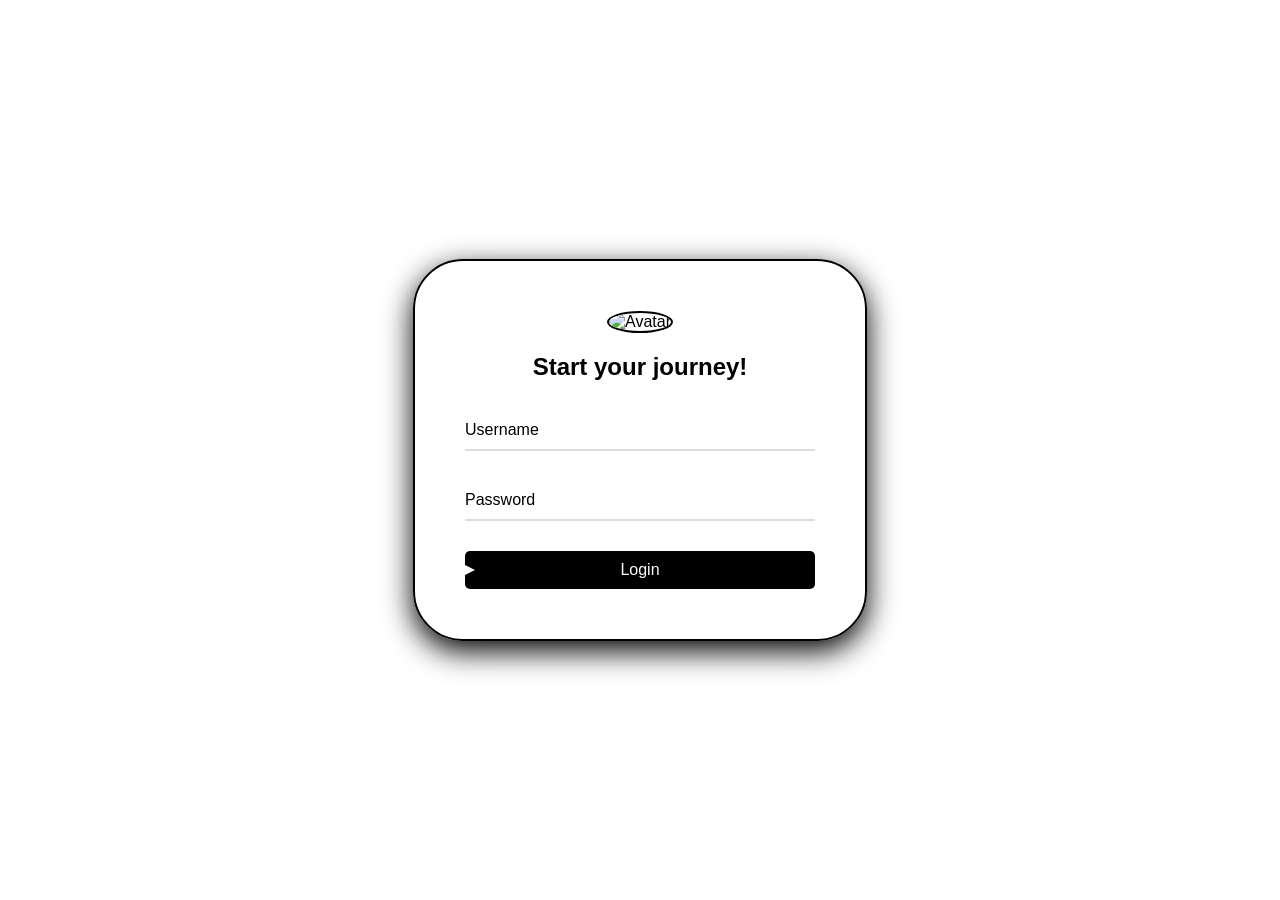
==== index.html @ c7e58017 "Fix Vercel compatibility: restructure files to root" ====
<!DOCTYPE html>
<html lang="en">
<head>
    <meta charset="UTF-8">
    <meta name="viewport" content="width=device-width, initial-scale=1.0">
    <title>Animated Login Page</title>
    <link rel="stylesheet" href="styles.css">
</head>
<body>
    <div class="login-container">
        <div class="login-box">
            <div class="avatar">
                <img src="https://st2.depositphotos.com/3837271/5507/i/450/depositphotos_55072853-stock-photo-time-to-travel-wooden-sign.jpg" alt="Avatar">
            </div>
            <form id="loginForm" class="login-form">
                <h2>Start your journey!</h2>
                <div class="input-group">
                    <input type="text" id="username" required>
                    <label for="username">Username</label>
                    <div class="arrow"></div>
                </div>
                <div class="input-group">
                    <input type="password" id="password" required>
                    <label for="password">Password</label>
                    <div class="arrow"></div>
                </div>
                <button type="submit">
                    <span>Login</span>
                    <div class="slide-arrow"></div>
                </button>
            </form>
        </div>
    </div>
    <script src="script.js"></script>
</body>
</html>
---- styles.css ----
body {
    margin: 0;
    padding: 0;
    display: flex;
    justify-content: center;
    align-items: center;
    height: 100vh;
   background-image: url("https://burst.shopifycdn.com/photos/clouds-from-aircraft-window.jpg?width=1000&format=pjpg&exif=0&iptc=0");
   background-size: cover;
    font-family: 'Segoe UI', Tahoma, Geneva, Verdana, sans-serif;
}

.login-container {
    display: flex;
    justify-content: center;
    align-items: center;
    width: 100%;
    height: 100%;
    position: relative;
    background: transparent;
}

.login-box {
    background: #ffffff;
    padding: 50px;
    border-radius: 50px;
    border: 2px solid black;
    box-shadow: 0 10px 30px rgba(0, 0, 0, 30);
    text-align: center;
    position: relative;
    width: 350px;
    animation: fadeIn 1s ease-out;
    background: transparent;
}

@keyframes fadeIn {
    from { opacity: 0; transform: scale(0.8); }
    to { opacity: 1; transform: scale(1); }
}

.avatar {
    position: relative;
    margin-bottom: 20px;
}

.avatar img {
    width: 100px;
    height: 100px;
    border-radius: 50%;
    border: 2px solid ;
}

.login-form h2 {
    margin-bottom: 30px;
    color: black;
    font-size: 24px;
}

.input-group {
    position: relative;
    margin-bottom: 30px;
}

.input-group input {
    width: 100%;
    padding: 10px 0;
    font-size: 16px;
    border: none;
    border-bottom: 2px solid #ddd;
    outline: none;
    transition: all 0.3s ease;
    background: transparent;
    color: #333;
}

.input-group label {
    position: absolute;
    top: 10px;
    left: 0;
    pointer-events: none;
    font-size: 16px;
    color: black;
    transition: all 0.3s ease;
}

.input-group input:focus ~ label,
.input-group input:valid ~ label {
    top: -20px;
    font-size: 14px;
    color: black;
}

.arrow {
    position: absolute;
    top: 50%;
    right: -25px;
    transform: translateY(-50%);
    width: 20px;
    height: 20px;
    background-color: black;
    clip-path: polygon(100% 50%, 0 0, 0 100%);
    transition: all 0.3s ease;
    opacity: 0;
}

.input-group input:focus ~ .arrow,
.input-group input:valid ~ .arrow {
    right: -10px;
    opacity: 1;
}

button {
    width: 100%;
    padding: 10px;
    background-color: black;
    color: white;
    border: none;
    border-radius: 5px;
    cursor: pointer;
    font-size: 16px;
    position: relative;
    overflow: hidden;
    transition: background-color 0.3s ease;
}

button:hover {
    background-color: gray;
}

button span {
    position: relative;
    z-index: 2;
}

.slide-arrow {
    position: absolute;
    top: 50%;
    left: 10px;
    width: 20px;
    height: 20px;
    background-color: white;
    clip-path: polygon(100% 50%, 0 0, 0 100%);
    transform: translateY(-50%) translateX(-20px);
    transition: transform 0.3s ease;
    z-index: 1;
}

button:hover .slide-arrow {
    transform: translateY(-50%) translateX(110px);
}
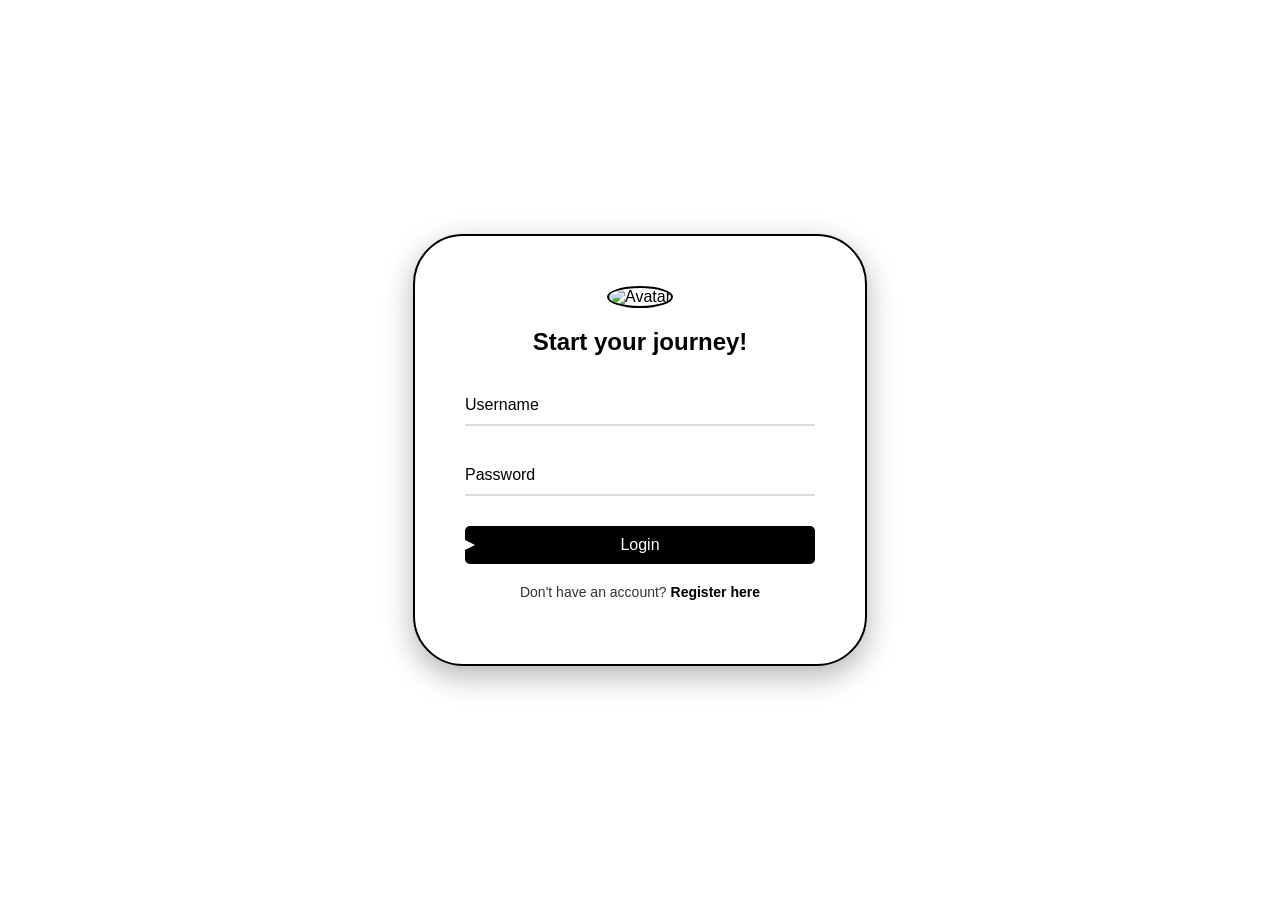
==== commit 7a9defa4: "Add registration feature and form toggle logic" ====
--- a/index.html
+++ b/index.html
@@ -1,16 +1,19 @@
 <!DOCTYPE html>
 <html lang="en">
+
 <head>
     <meta charset="UTF-8">
     <meta name="viewport" content="width=device-width, initial-scale=1.0">
     <title>Animated Login Page</title>
     <link rel="stylesheet" href="styles.css">
 </head>
+
 <body>
     <div class="login-container">
         <div class="login-box">
             <div class="avatar">
-                <img src="https://st2.depositphotos.com/3837271/5507/i/450/depositphotos_55072853-stock-photo-time-to-travel-wooden-sign.jpg" alt="Avatar">
+                <img src="https://st2.depositphotos.com/3837271/5507/i/450/depositphotos_55072853-stock-photo-time-to-travel-wooden-sign.jpg"
+                    alt="Avatar">
             </div>
             <form id="loginForm" class="login-form">
                 <h2>Start your journey!</h2>
@@ -28,9 +31,35 @@
                     <span>Login</span>
                     <div class="slide-arrow"></div>
                 </button>
+                <p class="toggle-text">Don't have an account? <a href="#" id="showRegister">Register here</a></p>
+            </form>
+
+            <form id="registerForm" class="login-form" style="display: none;">
+                <h2>Join the adventure!</h2>
+                <div class="input-group">
+                    <input type="text" id="regUsername" required>
+                    <label for="regUsername">Username</label>
+                    <div class="arrow"></div>
+                </div>
+                <div class="input-group">
+                    <input type="email" id="regEmail" required>
+                    <label for="regEmail">Email</label>
+                    <div class="arrow"></div>
+                </div>
+                <div class="input-group">
+                    <input type="password" id="regPassword" required>
+                    <label for="regPassword">Password</label>
+                    <div class="arrow"></div>
+                </div>
+                <button type="submit">
+                    <span>Register</span>
+                    <div class="slide-arrow"></div>
+                </button>
+                <p class="toggle-text">Already have an account? <a href="#" id="showLogin">Login here</a></p>
             </form>
         </div>
     </div>
     <script src="script.js"></script>
 </body>
+
 </html>
--- a/styles.css
+++ b/styles.css
@@ -5,8 +5,8 @@
     justify-content: center;
     align-items: center;
     height: 100vh;
-   background-image: url("https://burst.shopifycdn.com/photos/clouds-from-aircraft-window.jpg?width=1000&format=pjpg&exif=0&iptc=0");
-   background-size: cover;
+    background-image: url("https://burst.shopifycdn.com/photos/clouds-from-aircraft-window.jpg?width=1000&format=pjpg&exif=0&iptc=0");
+    background-size: cover;
     font-family: 'Segoe UI', Tahoma, Geneva, Verdana, sans-serif;
 }
 
@@ -21,21 +21,27 @@
 }
 
 .login-box {
-    background: #ffffff;
+    background: rgba(255, 255, 255, 0.9);
     padding: 50px;
     border-radius: 50px;
     border: 2px solid black;
-    box-shadow: 0 10px 30px rgba(0, 0, 0, 30);
+    box-shadow: 0 10px 30px rgba(0, 0, 0, 0.3);
     text-align: center;
     position: relative;
     width: 350px;
     animation: fadeIn 1s ease-out;
-    background: transparent;
 }
 
 @keyframes fadeIn {
-    from { opacity: 0; transform: scale(0.8); }
-    to { opacity: 1; transform: scale(1); }
+    from {
+        opacity: 0;
+        transform: scale(0.8);
+    }
+
+    to {
+        opacity: 1;
+        transform: scale(1);
+    }
 }
 
 .avatar {
@@ -47,7 +53,7 @@
     width: 100px;
     height: 100px;
     border-radius: 50%;
-    border: 2px solid ;
+    border: 2px solid;
 }
 
 .login-form h2 {
@@ -83,8 +89,8 @@
     transition: all 0.3s ease;
 }
 
-.input-group input:focus ~ label,
-.input-group input:valid ~ label {
+.input-group input:focus~label,
+.input-group input:valid~label {
     top: -20px;
     font-size: 14px;
     color: black;
@@ -103,8 +109,8 @@
     opacity: 0;
 }
 
-.input-group input:focus ~ .arrow,
-.input-group input:valid ~ .arrow {
+.input-group input:focus~.arrow,
+.input-group input:valid~.arrow {
     right: -10px;
     opacity: 1;
 }
@@ -147,4 +153,21 @@
 
 button:hover .slide-arrow {
     transform: translateY(-50%) translateX(110px);
+}
+
+.toggle-text {
+    margin-top: 20px;
+    font-size: 14px;
+    color: #333;
+}
+
+.toggle-text a {
+    color: black;
+    font-weight: bold;
+    text-decoration: none;
+    transition: color 0.3s ease;
+}
+
+.toggle-text a:hover {
+    color: gray;
 }
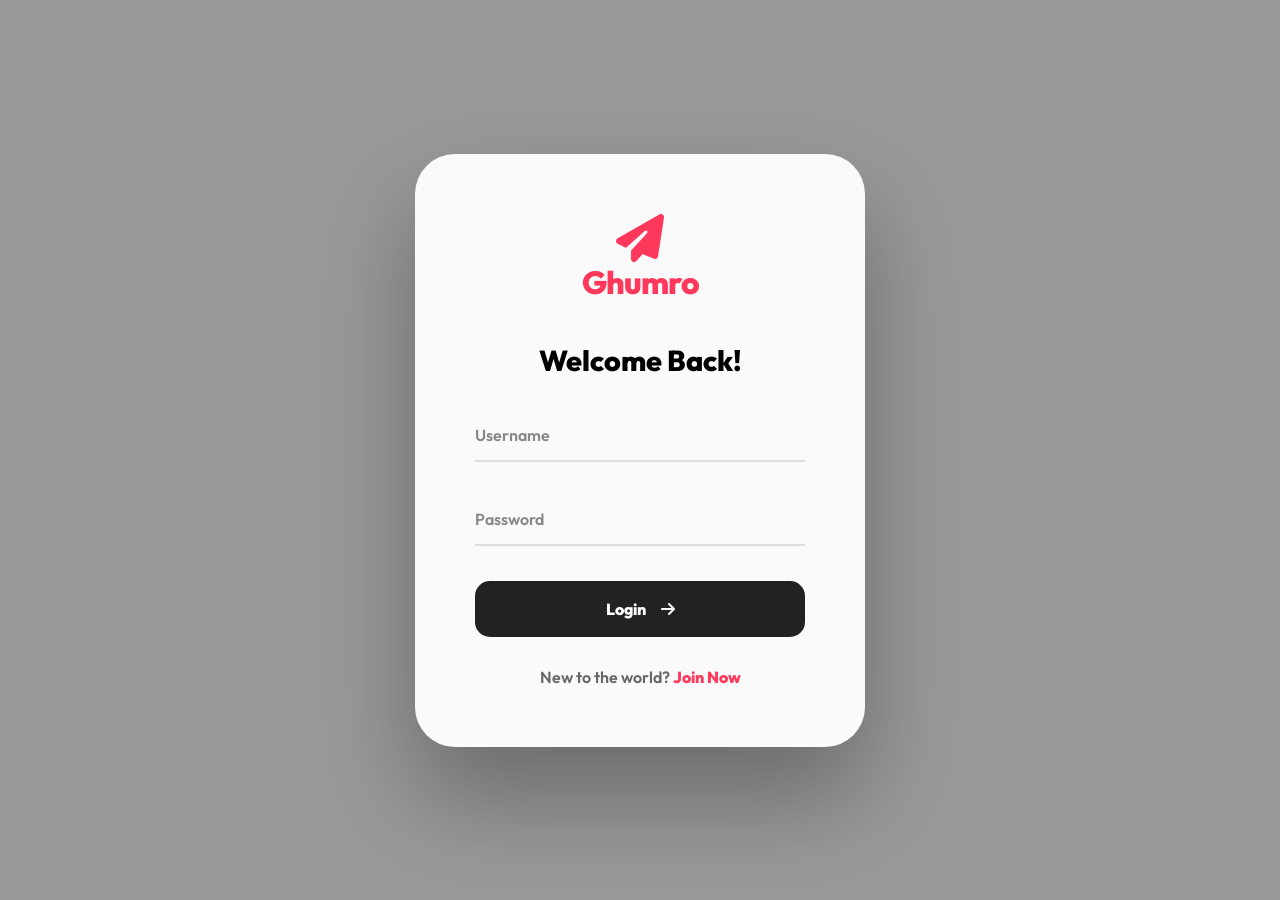
==== commit 133eb671: "Ultra-Premium Upgrade: High-end design, INR currency, full-stack booking features, and Travelogs sec" ====
--- a/index.html
+++ b/index.html
@@ -4,58 +4,61 @@
 <head>
     <meta charset="UTF-8">
     <meta name="viewport" content="width=device-width, initial-scale=1.0">
-    <title>Animated Login Page</title>
+    <title>Ghumro | Premium Travel Hub</title>
     <link rel="stylesheet" href="styles.css">
+    <link href="https://fonts.googleapis.com/css2?family=Outfit:wght@300;400;600;800&display=swap" rel="stylesheet">
+    <link rel="stylesheet" href="https://cdnjs.cloudflare.com/ajax/libs/font-awesome/6.7.2/css/all.min.css">
 </head>
 
 <body>
     <div class="login-container">
-        <div class="login-box">
-            <div class="avatar">
-                <img src="https://st2.depositphotos.com/3837271/5507/i/450/depositphotos_55072853-stock-photo-time-to-travel-wooden-sign.jpg"
-                    alt="Avatar">
+        <div class="login-box glass">
+            <div class="logo-box">
+                <i class="fas fa-paper-plane"></i>
+                <h1>Ghumro</h1>
             </div>
+
             <form id="loginForm" class="login-form">
-                <h2>Start your journey!</h2>
+                <h2>Welcome Back!</h2>
                 <div class="input-group">
                     <input type="text" id="username" required>
                     <label for="username">Username</label>
-                    <div class="arrow"></div>
+                    <div class="glow-line"></div>
                 </div>
                 <div class="input-group">
                     <input type="password" id="password" required>
                     <label for="password">Password</label>
-                    <div class="arrow"></div>
+                    <div class="glow-line"></div>
                 </div>
-                <button type="submit">
+                <button type="submit" class="prime-btn">
                     <span>Login</span>
-                    <div class="slide-arrow"></div>
+                    <i class="fas fa-arrow-right"></i>
                 </button>
-                <p class="toggle-text">Don't have an account? <a href="#" id="showRegister">Register here</a></p>
+                <p class="toggle-text">New to the world? <a href="#" id="showRegister">Join Now</a></p>
             </form>
 
             <form id="registerForm" class="login-form" style="display: none;">
-                <h2>Join the adventure!</h2>
+                <h2>Start Your Journey</h2>
                 <div class="input-group">
                     <input type="text" id="regUsername" required>
-                    <label for="regUsername">Username</label>
-                    <div class="arrow"></div>
+                    <label for="regUsername">Full Name</label>
+                    <div class="glow-line"></div>
                 </div>
                 <div class="input-group">
                     <input type="email" id="regEmail" required>
-                    <label for="regEmail">Email</label>
-                    <div class="arrow"></div>
+                    <label for="regEmail">Email Address</label>
+                    <div class="glow-line"></div>
                 </div>
                 <div class="input-group">
                     <input type="password" id="regPassword" required>
-                    <label for="regPassword">Password</label>
-                    <div class="arrow"></div>
+                    <label for="regPassword">Create Password</label>
+                    <div class="glow-line"></div>
                 </div>
-                <button type="submit">
-                    <span>Register</span>
-                    <div class="slide-arrow"></div>
+                <button type="submit" class="prime-btn">
+                    <span>Create Account</span>
+                    <i class="fas fa-check"></i>
                 </button>
-                <p class="toggle-text">Already have an account? <a href="#" id="showLogin">Login here</a></p>
+                <p class="toggle-text">Already an explorer? <a href="#" id="showLogin">Sign In</a></p>
             </form>
         </div>
     </div>
--- a/styles.css
+++ b/styles.css
@@ -1,173 +1,158 @@
-body {
+:root {
+    --primary: #FF385C;
+    --dark: #222222;
+    --white: #ffffff;
+    --shadow: 0 50px 100px rgba(0, 0, 0, 0.3);
+}
+
+* {
     margin: 0;
     padding: 0;
+    box-sizing: border-box;
+    font-family: 'Outfit', sans-serif;
+}
+
+body {
+    height: 100vh;
     display: flex;
     justify-content: center;
     align-items: center;
-    height: 100vh;
-    background-image: url("https://burst.shopifycdn.com/photos/clouds-from-aircraft-window.jpg?width=1000&format=pjpg&exif=0&iptc=0");
+    background-image: linear-gradient(rgba(0, 0, 0, 0.4), rgba(0, 0, 0, 0.4)), url("https://images.unsplash.com/photo-1469854523086-cc02fe5d8800?auto=format&fit=crop&q=80&w=1920");
     background-size: cover;
-    font-family: 'Segoe UI', Tahoma, Geneva, Verdana, sans-serif;
+    background-position: center;
 }
 
 .login-container {
+    width: 100%;
     display: flex;
     justify-content: center;
-    align-items: center;
-    width: 100%;
-    height: 100%;
-    position: relative;
-    background: transparent;
+    padding: 20px;
 }
 
 .login-box {
-    background: rgba(255, 255, 255, 0.9);
-    padding: 50px;
-    border-radius: 50px;
-    border: 2px solid black;
-    box-shadow: 0 10px 30px rgba(0, 0, 0, 0.3);
+    background: rgba(255, 255, 255, 0.95);
+    backdrop-filter: blur(20px);
+    width: 450px;
+    padding: 60px;
+    border-radius: 40px;
+    box-shadow: var(--shadow);
     text-align: center;
-    position: relative;
-    width: 350px;
     animation: fadeIn 1s ease-out;
 }
 
 @keyframes fadeIn {
     from {
         opacity: 0;
-        transform: scale(0.8);
+        transform: translateY(30px) scale(0.9);
     }
 
     to {
         opacity: 1;
-        transform: scale(1);
+        transform: translateY(0) scale(1);
     }
 }
 
-.avatar {
-    position: relative;
-    margin-bottom: 20px;
+.logo-box {
+    color: var(--primary);
+    margin-bottom: 40px;
 }
 
-.avatar img {
-    width: 100px;
-    height: 100px;
-    border-radius: 50%;
-    border: 2px solid;
+.logo-box i {
+    font-size: 3rem;
+}
+
+.logo-box h1 {
+    font-weight: 800;
+    font-size: 2rem;
+    letter-spacing: -1px;
 }
 
 .login-form h2 {
-    margin-bottom: 30px;
-    color: black;
-    font-size: 24px;
+    font-weight: 800;
+    margin-bottom: 35px;
+    font-size: 1.8rem;
 }
 
 .input-group {
     position: relative;
-    margin-bottom: 30px;
+    margin-bottom: 35px;
 }
 
 .input-group input {
     width: 100%;
-    padding: 10px 0;
-    font-size: 16px;
+    padding: 12px 0;
+    font-size: 1.1rem;
     border: none;
     border-bottom: 2px solid #ddd;
     outline: none;
-    transition: all 0.3s ease;
     background: transparent;
-    color: #333;
+    transition: 0.3s;
 }
 
 .input-group label {
     position: absolute;
-    top: 10px;
+    top: 12px;
     left: 0;
+    font-weight: 600;
+    color: #888;
     pointer-events: none;
-    font-size: 16px;
-    color: black;
-    transition: all 0.3s ease;
+    transition: 0.3s;
 }
 
 .input-group input:focus~label,
 .input-group input:valid~label {
     top: -20px;
-    font-size: 14px;
-    color: black;
+    font-size: 0.85rem;
+    color: var(--primary);
+    font-weight: 800;
 }
 
-.arrow {
+.glow-line {
     position: absolute;
-    top: 50%;
-    right: -25px;
-    transform: translateY(-50%);
-    width: 20px;
-    height: 20px;
-    background-color: black;
-    clip-path: polygon(100% 50%, 0 0, 0 100%);
-    transition: all 0.3s ease;
-    opacity: 0;
+    bottom: 0;
+    left: 0;
+    width: 0%;
+    height: 2px;
+    background: var(--primary);
+    transition: 0.4s;
 }
 
-.input-group input:focus~.arrow,
-.input-group input:valid~.arrow {
-    right: -10px;
-    opacity: 1;
+.input-group input:focus~.glow-line {
+    width: 100%;
+    box-shadow: 0 0 10px rgba(255, 56, 92, 0.5);
 }
 
-button {
+.prime-btn {
     width: 100%;
-    padding: 10px;
-    background-color: black;
+    padding: 18px;
+    background: var(--dark);
     color: white;
     border: none;
-    border-radius: 5px;
+    border-radius: 15px;
+    font-weight: 800;
+    font-size: 1rem;
     cursor: pointer;
-    font-size: 16px;
-    position: relative;
-    overflow: hidden;
-    transition: background-color 0.3s ease;
+    display: flex;
+    justify-content: center;
+    align-items: center;
+    gap: 15px;
+    transition: 0.3s;
 }
 
-button:hover {
-    background-color: gray;
-}
-
-button span {
-    position: relative;
-    z-index: 2;
-}
-
-.slide-arrow {
-    position: absolute;
-    top: 50%;
-    left: 10px;
-    width: 20px;
-    height: 20px;
-    background-color: white;
-    clip-path: polygon(100% 50%, 0 0, 0 100%);
-    transform: translateY(-50%) translateX(-20px);
-    transition: transform 0.3s ease;
-    z-index: 1;
-}
-
-button:hover .slide-arrow {
-    transform: translateY(-50%) translateX(110px);
+.prime-btn:hover {
+    background: var(--primary);
+    transform: translateY(-5px);
+    box-shadow: 0 15px 30px rgba(255, 56, 92, 0.2);
 }
 
 .toggle-text {
-    margin-top: 20px;
-    font-size: 14px;
-    color: #333;
+    margin-top: 30px;
+    font-weight: 600;
+    color: #666;
 }
 
 .toggle-text a {
-    color: black;
-    font-weight: bold;
+    color: var(--primary);
     text-decoration: none;
-    transition: color 0.3s ease;
-}
-
-.toggle-text a:hover {
-    color: gray;
+    font-weight: 800;
 }
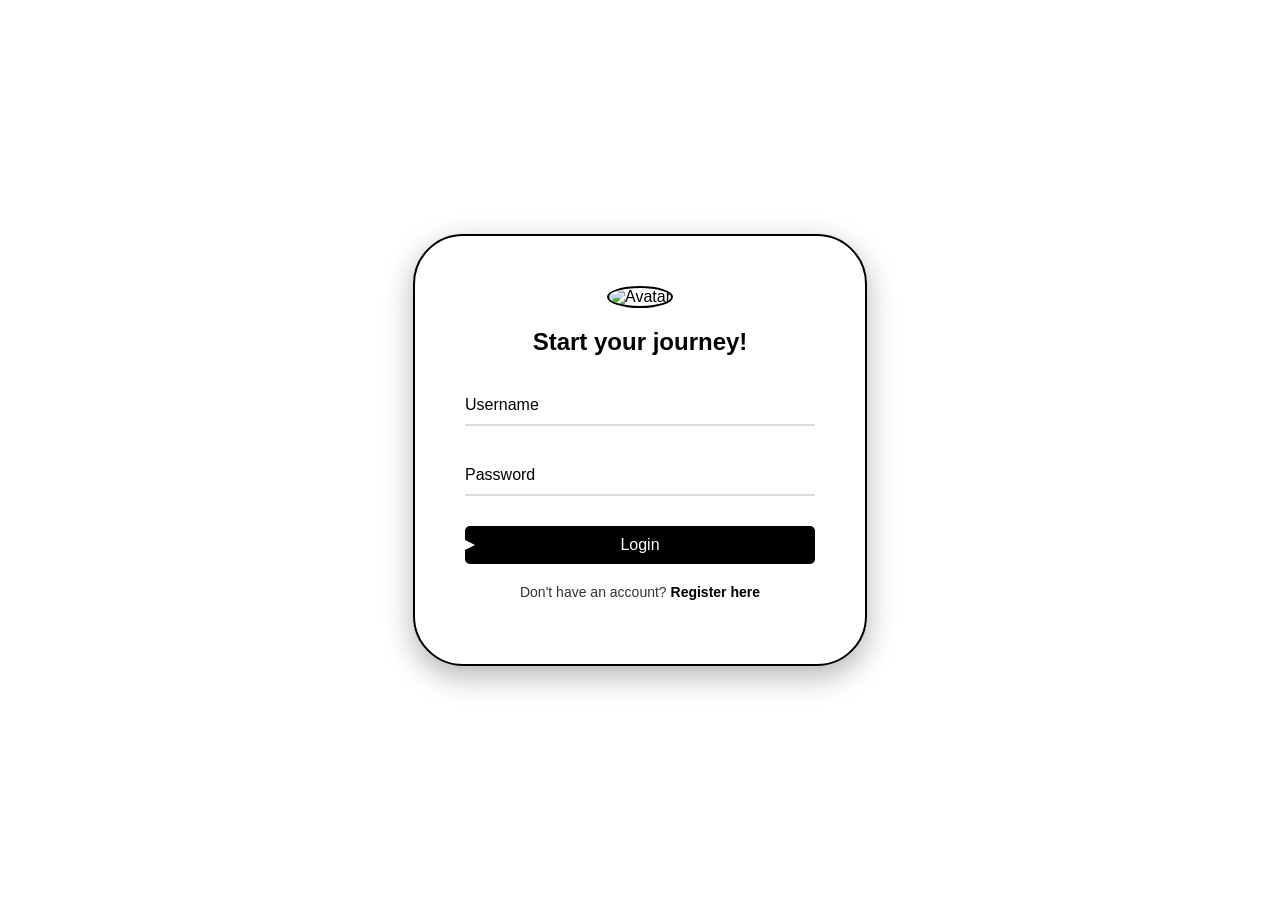
==== commit 22b00c80: "Restored stable high-end design and added Mappls 360 & Budget surgically" ====
--- a/index.html
+++ b/index.html
@@ -4,61 +4,58 @@
 <head>
     <meta charset="UTF-8">
     <meta name="viewport" content="width=device-width, initial-scale=1.0">
-    <title>Ghumro | Premium Travel Hub</title>
+    <title>Animated Login Page</title>
     <link rel="stylesheet" href="styles.css">
-    <link href="https://fonts.googleapis.com/css2?family=Outfit:wght@300;400;600;800&display=swap" rel="stylesheet">
-    <link rel="stylesheet" href="https://cdnjs.cloudflare.com/ajax/libs/font-awesome/6.7.2/css/all.min.css">
 </head>
 
 <body>
     <div class="login-container">
-        <div class="login-box glass">
-            <div class="logo-box">
-                <i class="fas fa-paper-plane"></i>
-                <h1>Ghumro</h1>
+        <div class="login-box">
+            <div class="avatar">
+                <img src="https://st2.depositphotos.com/3837271/5507/i/450/depositphotos_55072853-stock-photo-time-to-travel-wooden-sign.jpg"
+                    alt="Avatar">
             </div>
-
             <form id="loginForm" class="login-form">
-                <h2>Welcome Back!</h2>
+                <h2>Start your journey!</h2>
                 <div class="input-group">
                     <input type="text" id="username" required>
                     <label for="username">Username</label>
-                    <div class="glow-line"></div>
+                    <div class="arrow"></div>
                 </div>
                 <div class="input-group">
                     <input type="password" id="password" required>
                     <label for="password">Password</label>
-                    <div class="glow-line"></div>
+                    <div class="arrow"></div>
                 </div>
-                <button type="submit" class="prime-btn">
+                <button type="submit">
                     <span>Login</span>
-                    <i class="fas fa-arrow-right"></i>
+                    <div class="slide-arrow"></div>
                 </button>
-                <p class="toggle-text">New to the world? <a href="#" id="showRegister">Join Now</a></p>
+                <p class="toggle-text">Don't have an account? <a href="#" id="showRegister">Register here</a></p>
             </form>
 
             <form id="registerForm" class="login-form" style="display: none;">
-                <h2>Start Your Journey</h2>
+                <h2>Join the adventure!</h2>
                 <div class="input-group">
                     <input type="text" id="regUsername" required>
-                    <label for="regUsername">Full Name</label>
-                    <div class="glow-line"></div>
+                    <label for="regUsername">Username</label>
+                    <div class="arrow"></div>
                 </div>
                 <div class="input-group">
                     <input type="email" id="regEmail" required>
-                    <label for="regEmail">Email Address</label>
-                    <div class="glow-line"></div>
+                    <label for="regEmail">Email</label>
+                    <div class="arrow"></div>
                 </div>
                 <div class="input-group">
                     <input type="password" id="regPassword" required>
-                    <label for="regPassword">Create Password</label>
-                    <div class="glow-line"></div>
+                    <label for="regPassword">Password</label>
+                    <div class="arrow"></div>
                 </div>
-                <button type="submit" class="prime-btn">
-                    <span>Create Account</span>
-                    <i class="fas fa-check"></i>
+                <button type="submit">
+                    <span>Register</span>
+                    <div class="slide-arrow"></div>
                 </button>
-                <p class="toggle-text">Already an explorer? <a href="#" id="showLogin">Sign In</a></p>
+                <p class="toggle-text">Already have an account? <a href="#" id="showLogin">Login here</a></p>
             </form>
         </div>
     </div>
--- a/styles.css
+++ b/styles.css
@@ -1,158 +1,173 @@
-:root {
-    --primary: #FF385C;
-    --dark: #222222;
-    --white: #ffffff;
-    --shadow: 0 50px 100px rgba(0, 0, 0, 0.3);
-}
-
-* {
+body {
     margin: 0;
     padding: 0;
-    box-sizing: border-box;
-    font-family: 'Outfit', sans-serif;
-}
-
-body {
-    height: 100vh;
     display: flex;
     justify-content: center;
     align-items: center;
-    background-image: linear-gradient(rgba(0, 0, 0, 0.4), rgba(0, 0, 0, 0.4)), url("https://images.unsplash.com/photo-1469854523086-cc02fe5d8800?auto=format&fit=crop&q=80&w=1920");
+    height: 100vh;
+    background-image: url("https://burst.shopifycdn.com/photos/clouds-from-aircraft-window.jpg?width=1000&format=pjpg&exif=0&iptc=0");
     background-size: cover;
-    background-position: center;
+    font-family: 'Segoe UI', Tahoma, Geneva, Verdana, sans-serif;
 }
 
 .login-container {
-    width: 100%;
     display: flex;
     justify-content: center;
-    padding: 20px;
+    align-items: center;
+    width: 100%;
+    height: 100%;
+    position: relative;
+    background: transparent;
 }
 
 .login-box {
-    background: rgba(255, 255, 255, 0.95);
-    backdrop-filter: blur(20px);
-    width: 450px;
-    padding: 60px;
-    border-radius: 40px;
-    box-shadow: var(--shadow);
+    background: rgba(255, 255, 255, 0.9);
+    padding: 50px;
+    border-radius: 50px;
+    border: 2px solid black;
+    box-shadow: 0 10px 30px rgba(0, 0, 0, 0.3);
     text-align: center;
+    position: relative;
+    width: 350px;
     animation: fadeIn 1s ease-out;
 }
 
 @keyframes fadeIn {
     from {
         opacity: 0;
-        transform: translateY(30px) scale(0.9);
+        transform: scale(0.8);
     }
 
     to {
         opacity: 1;
-        transform: translateY(0) scale(1);
+        transform: scale(1);
     }
 }
 
-.logo-box {
-    color: var(--primary);
-    margin-bottom: 40px;
+.avatar {
+    position: relative;
+    margin-bottom: 20px;
 }
 
-.logo-box i {
-    font-size: 3rem;
-}
-
-.logo-box h1 {
-    font-weight: 800;
-    font-size: 2rem;
-    letter-spacing: -1px;
+.avatar img {
+    width: 100px;
+    height: 100px;
+    border-radius: 50%;
+    border: 2px solid;
 }
 
 .login-form h2 {
-    font-weight: 800;
-    margin-bottom: 35px;
-    font-size: 1.8rem;
+    margin-bottom: 30px;
+    color: black;
+    font-size: 24px;
 }
 
 .input-group {
     position: relative;
-    margin-bottom: 35px;
+    margin-bottom: 30px;
 }
 
 .input-group input {
     width: 100%;
-    padding: 12px 0;
-    font-size: 1.1rem;
+    padding: 10px 0;
+    font-size: 16px;
     border: none;
     border-bottom: 2px solid #ddd;
     outline: none;
+    transition: all 0.3s ease;
     background: transparent;
-    transition: 0.3s;
+    color: #333;
 }
 
 .input-group label {
     position: absolute;
-    top: 12px;
+    top: 10px;
     left: 0;
-    font-weight: 600;
-    color: #888;
     pointer-events: none;
-    transition: 0.3s;
+    font-size: 16px;
+    color: black;
+    transition: all 0.3s ease;
 }
 
 .input-group input:focus~label,
 .input-group input:valid~label {
     top: -20px;
-    font-size: 0.85rem;
-    color: var(--primary);
-    font-weight: 800;
+    font-size: 14px;
+    color: black;
 }
 
-.glow-line {
+.arrow {
     position: absolute;
-    bottom: 0;
-    left: 0;
-    width: 0%;
-    height: 2px;
-    background: var(--primary);
-    transition: 0.4s;
+    top: 50%;
+    right: -25px;
+    transform: translateY(-50%);
+    width: 20px;
+    height: 20px;
+    background-color: black;
+    clip-path: polygon(100% 50%, 0 0, 0 100%);
+    transition: all 0.3s ease;
+    opacity: 0;
 }
 
-.input-group input:focus~.glow-line {
-    width: 100%;
-    box-shadow: 0 0 10px rgba(255, 56, 92, 0.5);
+.input-group input:focus~.arrow,
+.input-group input:valid~.arrow {
+    right: -10px;
+    opacity: 1;
 }
 
-.prime-btn {
+button {
     width: 100%;
-    padding: 18px;
-    background: var(--dark);
+    padding: 10px;
+    background-color: black;
     color: white;
     border: none;
-    border-radius: 15px;
-    font-weight: 800;
-    font-size: 1rem;
+    border-radius: 5px;
     cursor: pointer;
-    display: flex;
-    justify-content: center;
-    align-items: center;
-    gap: 15px;
-    transition: 0.3s;
+    font-size: 16px;
+    position: relative;
+    overflow: hidden;
+    transition: background-color 0.3s ease;
 }
 
-.prime-btn:hover {
-    background: var(--primary);
-    transform: translateY(-5px);
-    box-shadow: 0 15px 30px rgba(255, 56, 92, 0.2);
+button:hover {
+    background-color: gray;
+}
+
+button span {
+    position: relative;
+    z-index: 2;
+}
+
+.slide-arrow {
+    position: absolute;
+    top: 50%;
+    left: 10px;
+    width: 20px;
+    height: 20px;
+    background-color: white;
+    clip-path: polygon(100% 50%, 0 0, 0 100%);
+    transform: translateY(-50%) translateX(-20px);
+    transition: transform 0.3s ease;
+    z-index: 1;
+}
+
+button:hover .slide-arrow {
+    transform: translateY(-50%) translateX(110px);
 }
 
 .toggle-text {
-    margin-top: 30px;
-    font-weight: 600;
-    color: #666;
+    margin-top: 20px;
+    font-size: 14px;
+    color: #333;
 }
 
 .toggle-text a {
-    color: var(--primary);
+    color: black;
+    font-weight: bold;
     text-decoration: none;
-    font-weight: 800;
+    transition: color 0.3s ease;
+}
+
+.toggle-text a:hover {
+    color: gray;
 }
